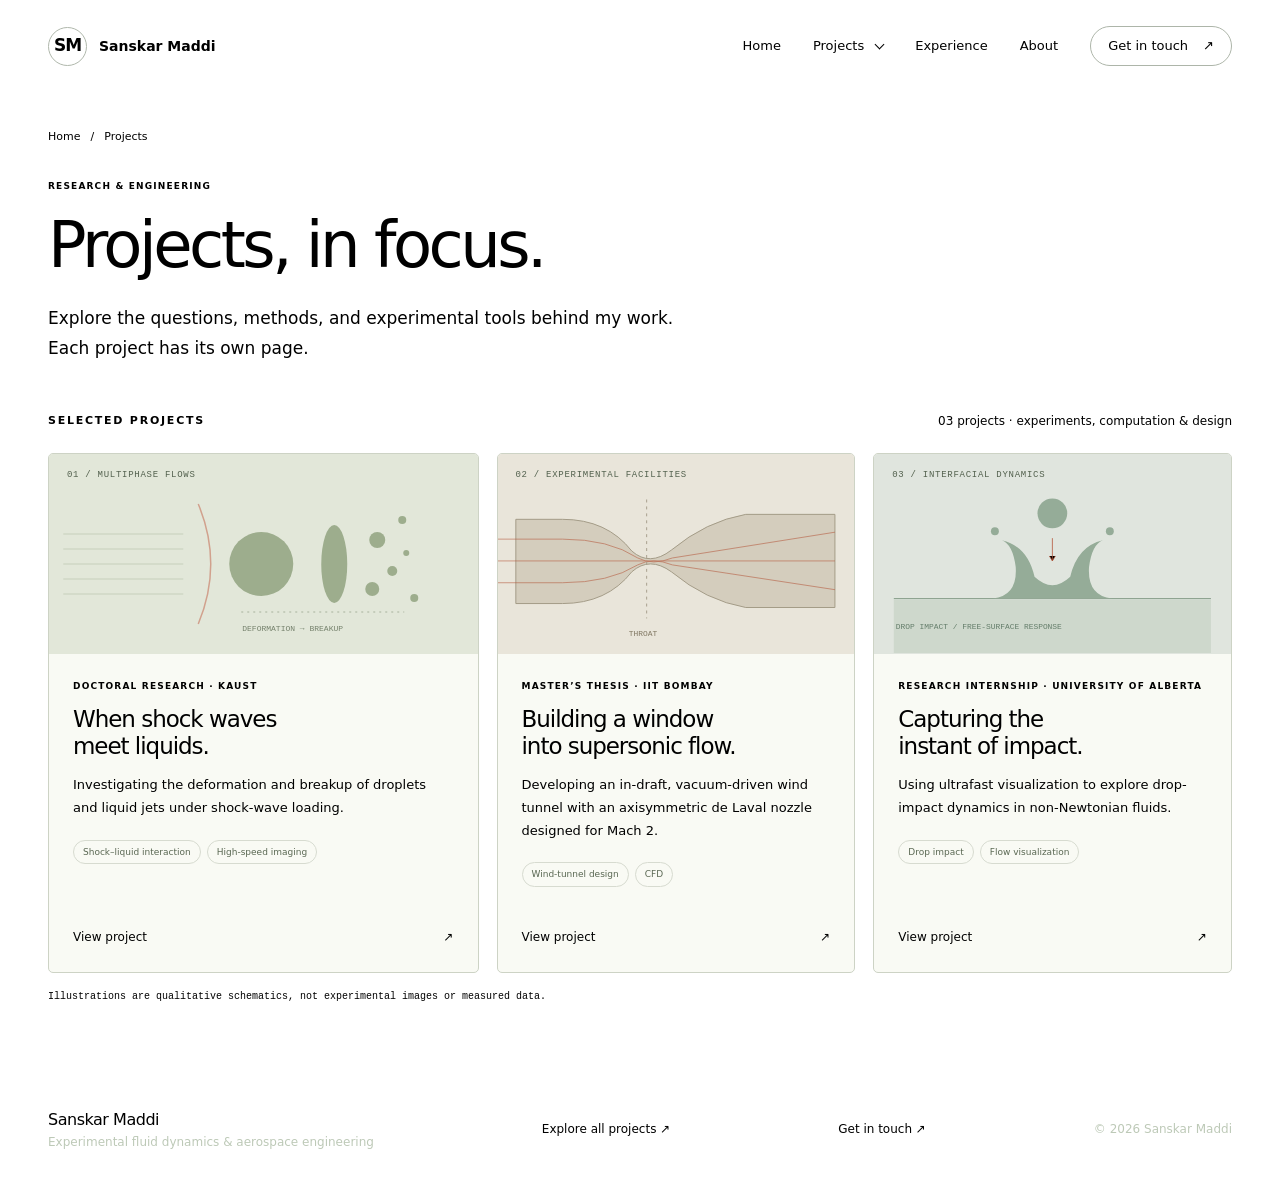
==== projects.html @ f4b4bf82 "Publish personal research portfolio with GitHub Pages deployment" ====
<!DOCTYPE html>
<html lang="en">
<head>
  <meta charset="UTF-8"><meta name="viewport" content="width=device-width, initial-scale=1">
  <title>Projects — Sanskar Maddi</title>
  <meta name="description" content="Explore Sanskar Maddi’s research projects in shock–liquid interactions, supersonic facilities, and droplet-impact dynamics.">
  <meta name="theme-color" content="#f5f3ed">
  <meta name="author" content="Sanskar Maddi">
  <meta property="og:type" content="website">
  <meta property="og:site_name" content="Sanskar Maddi">
  <meta property="og:title" content="Projects — Sanskar Maddi">
  <meta property="og:description" content="Explore Sanskar Maddi’s research projects in shock–liquid interactions, supersonic facilities, and droplet-impact dynamics.">
  <link rel="icon" type="image/svg+xml" href="assets/favicon.svg">
  
<link rel="stylesheet" href="assets/styles.css">
</head>
<body id="top"><a class="skip" href="#main">Skip to content</a>
<header>
<div class="wrap header-inner"><a class="brand" href="index.html" aria-label="Sanskar Maddi, home"><span class="monogram">SM</span>Sanskar Maddi</a><button type="button" class="menu" aria-expanded="false" aria-controls="navigation">Menu +</button>
<nav class="nav" id="navigation" aria-label="Main navigation"><a href="index.html">Home</a>
<details class="project-menu">
<summary class="current">Projects</summary>
<div class="project-dropdown"><a href="projects.html" aria-current="page">All projects</a><a href="projects/shock-liquid-interactions.html">Shock–liquid interactions</a><a href="projects/supersonic-wind-tunnel.html">Supersonic wind tunnel</a><a href="projects/droplet-impact.html">Droplet impact dynamics</a>
</div>
</details><a href="index.html#experience">Experience</a><a href="index.html#about">About</a><a href="index.html#contact" class="contact-link">Get in touch <span aria-hidden="true">↗</span></a>
</nav>
</div>
</header>
<main id="main">
<div class="wrap">
<section class="page-heading">
<nav class="breadcrumbs" aria-label="Breadcrumb"><a href="index.html">Home</a><span aria-hidden="true">/</span><span aria-current="page">Projects</span>
</nav><span class="card-kicker">Research &amp; engineering</span>
<h1>Projects, in focus.</h1>
<p class="lead">Explore the questions, methods, and experimental tools behind my work. Each project has its own page.</p>
</section>
<section class="projects-index" aria-label="All projects">
<div class="index-header"><span class="eyebrow">Selected projects</span>
<p>03 projects · experiments, computation &amp; design</p>
</div>
<div class="research-grid">
<article class="research-card"><a class="visual-link" href="projects/shock-liquid-interactions.html" aria-label="Explore Shock–liquid interactions">
<div class="research-visual"><span class="visual-label">01 / MULTIPHASE FLOWS</span>
<svg viewBox="0 0 400 200" aria-hidden="true"><g stroke="#8d9e80" stroke-width=".7" opacity=".45"><path d="M0 80H120M0 95H120M0 110H120M0 125H120M0 140H120"/><path d="M135 50Q160 110 135 170" fill="none" stroke="#bd4d32" stroke-width="1.5"/></g><circle cx="198" cy="110" r="32" fill="#9dad8d"/><ellipse cx="271" cy="110" rx="13" ry="39" fill="#9dad8d"/><g fill="#9dad8d"><circle cx="314" cy="86" r="8"/><circle cx="329" cy="117" r="5"/><circle cx="309" cy="135" r="7"/><circle cx="343" cy="99" r="3"/><circle cx="351" cy="144" r="4"/><circle cx="339" cy="66" r="4"/></g><path d="M178 158H341" stroke="#a7b29c" stroke-dasharray="2 4"/><text x="179" y="177" fill="#75816c" font-family="monospace" font-size="8">DEFORMATION → BREAKUP</text>
</svg>
</div></a>
<div class="card-body"><span class="card-kicker">Doctoral research · KAUST</span>
<h3><a href="projects/shock-liquid-interactions.html">When shock waves<br>meet liquids.</a>
</h3>
<p>Investigating the deformation and breakup of droplets and liquid jets under shock-wave loading.</p>
<div class="tags"><span class="tag">Shock–liquid interaction</span><span class="tag">High-speed imaging</span>
</div><a class="project-link" href="projects/shock-liquid-interactions.html">View project <span aria-hidden="true">↗</span></a>
</div>
</article>
<article class="research-card"><a class="visual-link" href="projects/supersonic-wind-tunnel.html" aria-label="Explore Supersonic wind tunnel">
<div class="research-visual"><span class="visual-label">02 / EXPERIMENTAL FACILITIES</span>
<svg viewBox="0 0 360 200" aria-hidden="true"><path d="M18 65H65Q110 65 135 97Q153 113 175 96Q210 67 250 60H340V154H250Q210 147 175 118Q153 102 135 118Q110 150 65 150H18Z" fill="#d4cdbd" stroke="#a39b87" stroke-width="1"/><g fill="none" stroke="#b5573b" stroke-width=".8" opacity=".7"><path d="M0 85H65Q112 85 141 104Q156 112 176 104L340 78"/><path d="M0 107H340"/><path d="M0 129H65Q112 129 141 111Q156 103 176 111L340 136"/></g><path d="M150 45V165" stroke="#a8a08d" stroke-dasharray="3 4"/><text x="132" y="183" fill="#807762" font-family="monospace" font-size="8">THROAT</text>
</svg>
</div></a>
<div class="card-body"><span class="card-kicker">Master’s thesis · IIT Bombay</span>
<h3><a href="projects/supersonic-wind-tunnel.html">Building a window<br>into supersonic flow.</a>
</h3>
<p>Developing an in-draft, vacuum-driven wind tunnel with an axisymmetric de Laval nozzle designed for Mach 2.</p>
<div class="tags"><span class="tag">Wind-tunnel design</span><span class="tag">CFD</span>
</div><a class="project-link" href="projects/supersonic-wind-tunnel.html">View project <span aria-hidden="true">↗</span></a>
</div>
</article>
<article class="research-card"><a class="visual-link" href="projects/droplet-impact.html" aria-label="Explore Droplet impact dynamics">
<div class="research-visual"><span class="visual-label">03 / INTERFACIAL DYNAMICS</span>
<svg viewBox="0 0 360 200" aria-hidden="true"><path d="M20 145H340" stroke="#869d89"/><path d="M20 146H340V200H20Z" fill="#bdcbbb" opacity=".5"/><path d="M120 145Q145 142 143 113Q140 90 129 86Q155 92 162 123Q180 140 198 123Q205 92 231 86Q220 90 217 113Q215 142 240 145" fill="#95ac98"/><circle cx="180" cy="59" r="15" fill="#95ac98"/><circle cx="122" cy="77" r="4" fill="#95ac98"/><circle cx="238" cy="77" r="4" fill="#95ac98"/><path d="M180 84V107M177 102L180 107L183 102" stroke="#b5573b" stroke-width=".8"/><text x="22" y="176" fill="#647d6a" font-family="monospace" font-size="8">DROP IMPACT / FREE-SURFACE RESPONSE</text>
</svg>
</div></a>
<div class="card-body"><span class="card-kicker">Research internship · University of Alberta</span>
<h3><a href="projects/droplet-impact.html">Capturing the<br>instant of impact.</a>
</h3>
<p>Using ultrafast visualization to explore drop-impact dynamics in non-Newtonian fluids.</p>
<div class="tags"><span class="tag">Drop impact</span><span class="tag">Flow visualization</span>
</div><a class="project-link" href="projects/droplet-impact.html">View project <span aria-hidden="true">↗</span></a>
</div>
</article>
</div>
<p class="research-note">Illustrations are qualitative schematics, not experimental images or measured data.</p>
</section>
</div>
</main>
<footer class="site-footer">
<div class="wrap">
<div><span class="footer-brand">Sanskar Maddi</span>
<p>Experimental fluid dynamics &amp; aerospace engineering</p>
</div><a href="projects.html">Explore all projects ↗</a><a href="index.html#contact">Get in touch ↗</a>
<p>© <span id="year">2026</span> Sanskar Maddi</p>
</div>
</footer>
<script src="assets/app.js" defer>
</script>
</body>
</html>
---- assets/styles.css ----
450;500;550;600;650;700&family=Manrope:wght@400;500;600;650;700;750;800&display=swap');
    :root{--paper:#f5f3ed;--ink:#27352f;--muted:#69716b;--line:#d7dad0;--accent:#bd4d32;--sage:#e9ece2;--dark:#263930;--white:#fffef9;--max:1320px}
*{box-sizing:border-box}
html{scroll-behavior:smooth;scroll-padding-top:92px}
body{margin:0;background:var(--paper);color:var(--ink);font-family:'Segoe UI', system-ui, -apple-system, BlinkMacSystemFont, sans-serif;font-size:16px;line-height:1.6}
::selection{background:#d5ddc8}
a{color:inherit;text-decoration:none}
button{font:inherit;color:inherit}
a,button{-webkit-tap-highlight-color:transparent}
button,a:focus-visible,summary:focus-visible{outline-offset:6px}
a:focus-visible,button:focus-visible,summary:focus-visible{outline:2px solid var(--accent)}
button{cursor:pointer}
svg{display:block}
h1,h2,h3,p{margin:0}
h1,h2,h3{font-family:'Segoe UI', system-ui, -apple-system, BlinkMacSystemFont, sans-serif;line-height:1.15;font-weight:500}
p{color:var(--muted)}
.wrap{max-width:var(--max);margin:auto;padding:0 48px}
.eyebrow{font-size:11px;font-weight:650;letter-spacing:.16em;text-transform:uppercase;line-height:1.5}
.arrow{display:inline-block;font-size:21px;line-height:1}
.skip{position:fixed;left:20px;top:-80px;background:var(--white);padding:12px;z-index:100}
.skip:focus{top:12px}
header{height:92px;border-bottom:1px solid var(--line);position:relative;z-index:20}
.header-inner{display:flex;justify-content:space-between;align-items:center;height:100%}
.brand{display:flex;align-items:center;gap:12px;font-weight:600;font-size:14px}
.monogram{font-family:'Segoe UI', system-ui, -apple-system, BlinkMacSystemFont, sans-serif;font-weight:800;font-size:17px;letter-spacing:-1px;border:1px solid #afb7ab;width:39px;height:39px;display:grid;place-items:center;border-radius:50%}
.nav{display:flex;align-items:center;gap:32px;font-size:13px}
.nav a{transition:color .2s}
.nav a:hover{color:var(--accent)}
.nav .contact-link{border:1px solid #adb5a9;padding:9px 17px;border-radius:100px;display:flex;gap:15px;align-items:center}
.menu{display:none;background:none;border:1px solid var(--line);border-radius:20px;padding:6px 14px}
.hero{padding-top:46px}
.hero-top{display:flex;align-items:center;justify-content:space-between;margin-bottom:38px}
.status{display:flex;align-items:center;gap:9px;color:var(--muted);font-size:12px}
.dot{width:6px;height:6px;border-radius:50%;background:var(--accent);display:inline-block}
.hero-grid{display:grid;grid-template-columns:1fr 1fr;gap:40px;align-items:center}
.hero h1{font-size:clamp(70px,7.6vw,106px);font-weight:500;letter-spacing:-.075em;line-height:.99;margin:0 0 24px -5px}
.hero h1 span{color:var(--accent)}
.hero-subtitle{font-size:19px;color:var(--ink);line-height:1.5;max-width:420px;letter-spacing:-.02em;margin-bottom:15px}
.hero-copy{font-size:14px;max-width:390px;line-height:1.8}
.hero-actions{display:flex;gap:24px;align-items:center;margin-top:28px}
.button{display:inline-flex;align-items:center;justify-content:center;gap:27px;background:var(--ink);color:var(--paper);padding:13px 22px;border:1px solid var(--ink);font-size:13px;border-radius:4px;transition:background .2s,transform .2s}
.button:hover{background:#435447;transform:translateY(-2px)}
.text-link{display:inline-flex;align-items:center;gap:13px;font-size:13px;border-bottom:1px solid #9ea896;padding:9px 0}
.text-link:hover{color:var(--accent)}
.flow-art{background:#273c33;min-height:418px;border-radius:5px;position:relative;overflow:hidden;color:#e4e6d8;isolation:isolate}
.flow-art:before{content:'';position:absolute;inset:0;background:radial-gradient(ellipse at 63% 52%,#72826b50,transparent 60%);z-index:-1}
.art-top{position:absolute;left:22px;right:22px;top:20px;display:flex;justify-content:space-between;font:9px monospace;letter-spacing:.07em;color:#c2cbbe}
.art-top i{width:5px;height:5px;background:#bbd2a5;border-radius:50%;display:inline-block;margin-right:6px}
.flow-art svg{position:absolute;inset:0;width:100%;height:100%}
.art-bottom{position:absolute;bottom:17px;left:22px;right:22px;display:flex;justify-content:space-between;font:9px monospace;letter-spacing:.04em;color:#c1cdbd}
.flow-line{animation:drift 9s linear infinite}
.flow-line:nth-child(2n){animation-delay:-4s}
@keyframes drift{to{stroke-dashoffset:-180}}
.hero-foot{margin-top:46px;padding:20px 0 24px;border-top:1px solid var(--line);display:grid;grid-template-columns:1.1fr 1.2fr 1fr;gap:28px}
.hero-foot>div{display:flex;flex-direction:column;gap:5px}
.hero-foot small{font-size:9px;text-transform:uppercase;letter-spacing:.14em;color:var(--muted)}
.hero-foot span{font-size:13px}
.hero-foot>div:last-child{text-align:right}
.section{padding:88px 0;border-top:1px solid var(--line)}
.section-top{display:grid;grid-template-columns:1fr 2fr;gap:40px;margin-bottom:40px}
.section-label{display:flex;align-items:start;gap:14px;color:var(--muted);padding-top:6px}
.section-label .n{font:11px monospace;color:var(--accent)}
.section h2{font-size:clamp(30px,3.3vw,46px);letter-spacing:-.045em;font-weight:500}
.section-intro{margin-top:20px;font-size:15px;max-width:580px}
.research{background:var(--sage)}
.research-grid{display:grid;grid-template-columns:1.2fr 1fr 1fr;gap:18px}
.research-card{border:1px solid #cdd3c5;border-radius:5px;overflow:hidden;background:#f9faf4;display:flex;flex-direction:column}
.research-visual{height:200px;background:#e2e7d9;position:relative;overflow:hidden}
.research-visual svg{width:100%;height:100%}
.research-visual .visual-label{position:absolute;top:16px;left:18px;font:9px monospace;letter-spacing:.08em;color:#53614e}
.research-card:nth-child(2) .research-visual{background:#e9e5da}
.research-card:nth-child(3) .research-visual{background:#e0e5de}
.card-body{padding:25px 24px;flex:1;display:flex;flex-direction:column;align-items:flex-start}
.card-kicker{font-size:9px;color:var(--accent);letter-spacing:.13em;font-weight:650;text-transform:uppercase;margin-bottom:13px}
.card-body h3{font-size:23px;letter-spacing:-.045em;margin-bottom:15px;max-width:270px}
.card-body>p{font-size:13px;line-height:1.75}
.tags{display:flex;gap:6px;flex-wrap:wrap;margin-top:20px}
.tag{font-size:9px;border:1px solid #d7dbd0;border-radius:30px;padding:4px 9px;color:#596752}
.research-note{font:10px monospace;color:var(--muted);margin-top:18px}
.experience-grid{display:grid;grid-template-columns:1fr 2fr;gap:40px}
.side-note{max-width:235px;font-size:14px;line-height:1.8}
.experience-row{display:grid;grid-template-columns:90px 1fr;gap:24px;padding:27px 0;border-top:1px solid var(--line)}
.experience-row:first-child{padding-top:0;border-top:0}
.experience-period{font:10px monospace;color:var(--accent);padding-top:5px}
.experience-row h3{font-size:20px;letter-spacing:-.025em;margin-bottom:5px}
.experience-role{font-size:12px;color:var(--ink);margin-bottom:12px}
.experience-row p:last-child{font-size:13px;line-height:1.8;max-width:560px}
.about-grid{display:grid;grid-template-columns:1fr 2fr;gap:40px}
.about-copy{font-size:20px;letter-spacing:-.025em;line-height:1.65;color:var(--ink);max-width:690px}
.about-copy em{font-style:normal;color:var(--accent)}
.education{margin-top:35px;padding:22px 24px;border:1px solid var(--line);border-radius:4px;display:flex;justify-content:space-between;align-items:center;gap:18px}
.education strong{font-size:15px;font-weight:550}
.education p{font-size:12px;margin-top:4px}
.education>span{font:11px monospace;color:var(--accent);white-space:nowrap}
.toolkit{display:grid;grid-template-columns:repeat(3,1fr);gap:25px;margin-top:40px}
.toolkit h3{font-size:11px;font-family:'Segoe UI', system-ui, -apple-system, BlinkMacSystemFont, sans-serif;font-weight:600;letter-spacing:.06em;text-transform:uppercase;margin-bottom:15px}
.toolkit p{font-size:12px;line-height:2}
.contact{background:var(--dark);color:var(--paper);padding:62px 0 34px;border-top:0}
.contact .section-label{color:#bac4b5}
.contact .n{color:#dc9474}
.contact-grid{display:grid;grid-template-columns:1fr 2fr;gap:40px}
.contact h2{font-size:clamp(35px,4.5vw,60px);letter-spacing:-.055em;font-weight:400;max-width:650px}
.contact p{color:#b9c5b5;font-size:14px;margin-top:22px;max-width:460px}
.email{font-size:clamp(18px,2.3vw,28px);letter-spacing:-.035em;display:flex;align-items:center;gap:28px;margin-top:30px;max-width:max-content;border-bottom:1px solid #667961;padding-bottom:10px}
.email:hover{color:#dfab88}
.contact-actions{display:flex;gap:24px;align-items:center;flex-wrap:wrap}
.copy{border:0;background:none;color:#bfccb9;display:flex;gap:8px;align-items:center;font-size:11px;padding:9px 0;margin-top:24px}
.copy:hover{color:white}
.copy-status{font-size:11px;min-height:20px;color:#d8b49a}
.footer{display:flex;justify-content:space-between;border-top:1px solid #52634d;margin-top:60px;padding-top:20px;color:#b6c1b1;font-size:10px}
.footer a:hover{color:var(--white)}
@media(min-width:1450px){.hero h1{font-size:112px}
.flow-art{min-height:444px}}
@media(max-width:1000px){.wrap{padding:0 30px}
.hero h1{font-size:80px}
.hero-grid{gap:25px}
.flow-art{min-height:420px}
.research-grid{gap:12px}
.card-body{padding:21px 18px}
.card-body h3{font-size:20px}
.section-top,.experience-grid,.about-grid,.contact-grid{grid-template-columns:.7fr 2fr;gap:30px}
.nav{gap:22px}
.research-visual{height:170px}}
@media(max-width:760px){.wrap{padding:0 22px}
header{height:76px}
.brand{font-size:13px}
.menu{display:block;font-size:12px}
.nav{display:none;position:absolute;top:75px;left:0;right:0;padding:22px;background:var(--paper);border-bottom:1px solid var(--line);box-shadow:0 10px 15px #27352f0b;align-items:stretch;gap:0}
.nav.open{display:flex;flex-direction:column}
.nav a{padding:12px 0}
.nav .contact-link{justify-content:space-between;margin-top:10px;padding:10px 14px}
.hero{padding-top:30px}
.hero-top{margin-bottom:30px}
.hero-top>.eyebrow{font-size:9px;max-width:150px}
.status{font-size:10px}
.hero-grid{grid-template-columns:1fr;gap:32px}
.hero h1{font-size:88px;line-height:1;letter-spacing:-.075em;margin-bottom:23px}
.hero h1 br{display:none}
.hero h1 span{display:block}
.hero-subtitle{font-size:19px}
.hero-copy{max-width:510px}
.hero-actions{margin-top:23px}
.flow-art{min-height:340px}
.hero-foot{margin-top:28px;grid-template-columns:1fr 1fr;gap:21px}
.hero-foot>div:last-child{text-align:left;grid-column:1/-1}
.hero-foot span{font-size:12px}
.section{padding:55px 0}
.section-top,.experience-grid,.about-grid,.contact-grid{grid-template-columns:1fr;gap:24px}
.section-top{margin-bottom:28px}
.section-label{padding-top:0}
.section h2{font-size:35px}
.section-intro{font-size:14px;margin-top:17px}
.research-grid{grid-template-columns:1fr;gap:20px}
.research-visual{height:200px}
.card-body{padding:25px}
.card-body h3{font-size:25px;max-width:none}
.card-body>p{font-size:14px}
.side-note{max-width:100%;margin-bottom:6px}
.experience-row{grid-template-columns:70px 1fr;gap:16px;padding:25px 0}
.experience-row h3{font-size:20px}
.experience-period{font-size:9px}
.experience-row p:last-child{font-size:13px}
.about-copy{font-size:19px}
.education{padding:20px;align-items:start}
.education strong{font-size:14px}
.education p{font-size:11px}
.toolkit{grid-template-columns:1fr 1fr;gap:25px}
.contact{padding:46px 0 25px}
.contact h2{font-size:43px}
.contact p{margin-top:16px}
.contact .section-label{margin-bottom:4px}
.email{font-size:23px;gap:20px}
.footer{margin-top:38px;gap:20px}
.art-top,.art-bottom{font-size:8px}
.hero-foot small{font-size:9px}}
@media(prefers-reduced-motion:reduce){html{scroll-behavior:auto}
.flow-line{animation:none}
.button{transition:none}}
@media print{header,.hero-actions,.flow-art,.research-visual,.copy,.footer a{display:none}
.wrap{padding:0 16px}
.section,.contact{padding:25px 0;background:white;color:#222}
.hero h1{font-size:60px}
.hero-grid{display:block}
.research-grid{display:block}
.research-card{break-inside:avoid;margin:15px 0}
.contact p,.contact .section-label,.contact .email{color:#222}
.section-top,.about-grid,.experience-grid,.contact-grid{grid-template-columns:1fr}
.toolkit{margin-top:20px}
body{background:white}}
@media(max-width:760px){.hero h1{font-size:clamp(64px,12vw,88px)}
.hero-actions{flex-wrap:wrap;gap:12px 24px}
.email{font-size:clamp(16px,4.7vw,23px);gap:16px}
.footer{flex-wrap:wrap;gap:14px 20px}}
header{position:sticky;top:0;background:var(--paper)}
.nav .current,.nav a[aria-current=page]{color:var(--accent)}
.project-menu{position:relative}
.project-menu summary{cursor:pointer;list-style:none;display:flex;align-items:center;gap:8px;padding:12px 0}
.project-menu summary::-webkit-details-marker{display:none}
.project-menu summary:after{content:'';width:6px;height:6px;border-right:1px solid;border-bottom:1px solid;transform:rotate(45deg);margin-left:4px;margin-top:-3px}
.project-menu[open] summary:after{transform:rotate(225deg);margin-top:4px}
.project-dropdown{position:absolute;top:100%;left:-22px;min-width:288px;background:var(--white);border:1px solid var(--line);box-shadow:0 12px 30px #27352f13;border-radius:6px;padding:10px;display:grid;gap:2px}
.project-dropdown a{display:block;font-size:12px;line-height:1.5;padding:10px 12px;border-radius:3px}
.project-dropdown a:hover,.project-dropdown a[aria-current=page]{background:var(--sage)}
.project-dropdown a:first-child{border-bottom:1px solid var(--line);border-radius:0;padding-bottom:14px;margin-bottom:4px;font-weight:600}
.project-link{font-size:12px;display:flex;align-items:center;justify-content:space-between;border-top:1px solid var(--line);padding-top:16px;margin-top:auto;width:100%}
.project-link:hover,.card-body h3 a:hover{color:var(--accent)}
.card-body .tags{margin-bottom:25px}
.visual-link{display:block}
.visual-link .research-visual{transition:filter .2s}
.visual-link:hover .research-visual{filter:brightness(.96)}
.breadcrumbs{display:flex;flex-wrap:wrap;gap:10px;font-size:11px;color:var(--muted);margin-bottom:33px}
.breadcrumbs a:hover{color:var(--accent)}
.breadcrumbs span[aria-current]{color:var(--ink)}
.page-heading{padding:36px 0 48px}
.page-heading h1{font-size:clamp(42px,5vw,66px);letter-spacing:-.055em;font-weight:500;max-width:820px}
.page-heading .lead{font-size:17px;line-height:1.8;max-width:670px;margin-top:20px}
.page-heading .card-kicker{display:block;margin-bottom:16px}
.projects-index{padding-bottom:75px}
.index-header{display:flex;justify-content:space-between;align-items:center;margin-bottom:22px}
.index-header p{font-size:12px}
.project-layout{display:grid;grid-template-columns:245px minmax(0,1fr);gap:60px;padding-bottom:70px}
.project-sidebar{align-self:start;position:sticky;top:124px}
.sidebar-label{color:var(--muted);font-size:10px;font-weight:600;letter-spacing:.1em;text-transform:uppercase;margin-bottom:16px}
.sidebar-links{display:grid;gap:6px;border-left:1px solid var(--line);padding-left:14px}
.sidebar-links a{font-size:13px;line-height:1.5;padding:10px 12px;border-radius:4px}
.sidebar-links a:hover{background:var(--sage)}
.sidebar-links a[aria-current=page]{background:#e3e8da;color:var(--ink);font-weight:600}
.sidebar-back{display:inline-block;margin-top:24px;font-size:12px;color:var(--muted)}
.sidebar-back:hover{color:var(--accent)}
.project-banner{border:1px solid var(--line);border-radius:5px;overflow:hidden;margin:0 0 34px;background:var(--sage)}
.project-banner .research-visual{height:300px}
.project-banner svg{width:100%;height:100%}
.project-banner figcaption{font-size:11px;line-height:1.7;padding:13px 18px;color:var(--muted);background:#f9faf4}
.project-meta{display:grid;grid-template-columns:1fr 1fr;gap:22px;padding-bottom:28px;border-bottom:1px solid var(--line)}
.project-meta small{display:block;font-size:9px;text-transform:uppercase;letter-spacing:.12em;color:var(--muted);margin-bottom:5px}
.project-meta p{font-size:12px;color:var(--ink)}
.project-article section{padding:32px 0;border-bottom:1px solid var(--line)}
.project-article h2{font-size:28px;letter-spacing:-.035em;margin-bottom:18px}
.project-article section>p{font-size:15px;line-height:1.9;margin-top:13px;max-width:740px}
.project-question{font-size:22px;line-height:1.55;letter-spacing:-.025em;color:var(--ink);border-left:2px solid var(--accent);padding-left:20px;margin:0}
.approach-grid{display:grid;gap:22px;margin-top:25px}
.approach-item{display:grid;grid-template-columns:30px 1fr;gap:16px}
.approach-item>span{font:11px monospace;color:var(--accent);padding-top:3px}
.approach-item h3{font-size:17px;margin-bottom:6px}
.approach-item p{font-size:13px;line-height:1.8}
.focus-list{padding-left:20px;color:var(--muted);font-size:14px;line-height:1.9}
.focus-list li{margin-bottom:8px}
.project-tools{display:flex;flex-wrap:wrap;gap:8px;margin-top:23px}
.project-tools .tag{font-size:11px;padding:6px 12px}
.project-next{display:flex;justify-content:space-between;align-items:center;gap:20px;margin-top:32px;font-size:13px}
.project-next a:hover{color:var(--accent)}
.site-footer{background:var(--dark);color:var(--paper);padding:30px 0}
.site-footer .wrap{display:flex;justify-content:space-between;align-items:center;gap:22px;flex-wrap:wrap}
.site-footer p{font-size:12px;color:#bdc9b7}
.site-footer a{font-size:12px}
.site-footer a:hover{color:#e4ad8d}
.footer-brand{font-family:'Segoe UI', system-ui, -apple-system, BlinkMacSystemFont, sans-serif;font-size:16px;letter-spacing:-.03em}
.overview-link{margin-top:28px;display:flex;justify-content:center}
@media(max-width:1000px){.project-layout{grid-template-columns:210px minmax(0,1fr);gap:32px}
.nav{gap:23px}
.project-dropdown{left:auto;right:0}}
@media(max-width:760px){.project-menu{width:100%}
.project-menu summary{padding:12px 0}
.project-dropdown{position:static;box-shadow:none;min-width:0;padding:6px;border:0;border-left:1px solid var(--line);border-radius:0;background:transparent}
.nav .project-dropdown a{padding:10px 14px}
.page-heading{padding:25px 0 32px}
.page-heading h1{font-size:42px}
.page-heading .lead{font-size:15px}
.breadcrumbs{font-size:10px;margin-bottom:26px}
.project-layout{grid-template-columns:1fr;gap:28px}
.project-sidebar{position:static}
.sidebar-links{display:flex;gap:6px;flex-wrap:wrap;padding-left:0;border-left:0}
.sidebar-links a{font-size:11px;padding:8px 10px;border:1px solid var(--line)}
.sidebar-label{margin-bottom:10px}
.sidebar-back{display:none}
.project-banner .research-visual{height:230px}
.project-meta{grid-template-columns:1fr;gap:18px}
.project-question{font-size:20px}
.project-article section{padding:27px 0}
.project-article h2{font-size:25px}
.project-article section>p{font-size:14px}
.project-next{align-items:start;font-size:12px}
.projects-index{padding-bottom:45px}
.index-header{align-items:start;gap:16px}
.site-footer{padding:26px 0}
.site-footer .wrap{gap:14px}}
@media print{.project-sidebar,.project-menu,.project-next,.breadcrumbs,.site-footer{display:none}
.project-layout{display:block}
.page-heading{padding:20px 0}
.page-heading h1{font-size:36px}
.project-article section{break-inside:avoid}
.project-banner .research-visual{display:block;height:180px}}

/* Progressive navigation and finishing details. */
@media (max-width:760px) {
  html:not(.js) header { height:auto; position:relative; }
html:not(.js) .header-inner { flex-wrap:wrap; padding-top:18px; }
html:not(.js) .menu { display:none; }
html:not(.js) .nav { position:static; display:flex; width:100%; flex-direction:column; padding:12px 0; box-shadow:none; border:0; }
.js .menu { display:block; }
.nav.open { max-height:calc(100dvh - 76px); overflow-y:auto; }
}
.copy { display:none; }
.js .copy { display:flex; }
.research-card { transition:box-shadow .2s, border-color .2s; }
.research-card:hover { border-color:#adb9a4; box-shadow:0 8px 28px #27352f0a; }
.project-question { margin:0; }
@media (prefers-reduced-motion:reduce) { *, *::before, *::after { transition:none !important; animation:none !important; } }
@media print { .js .copy, .contact-actions { display:none; }
header { position:static; } }
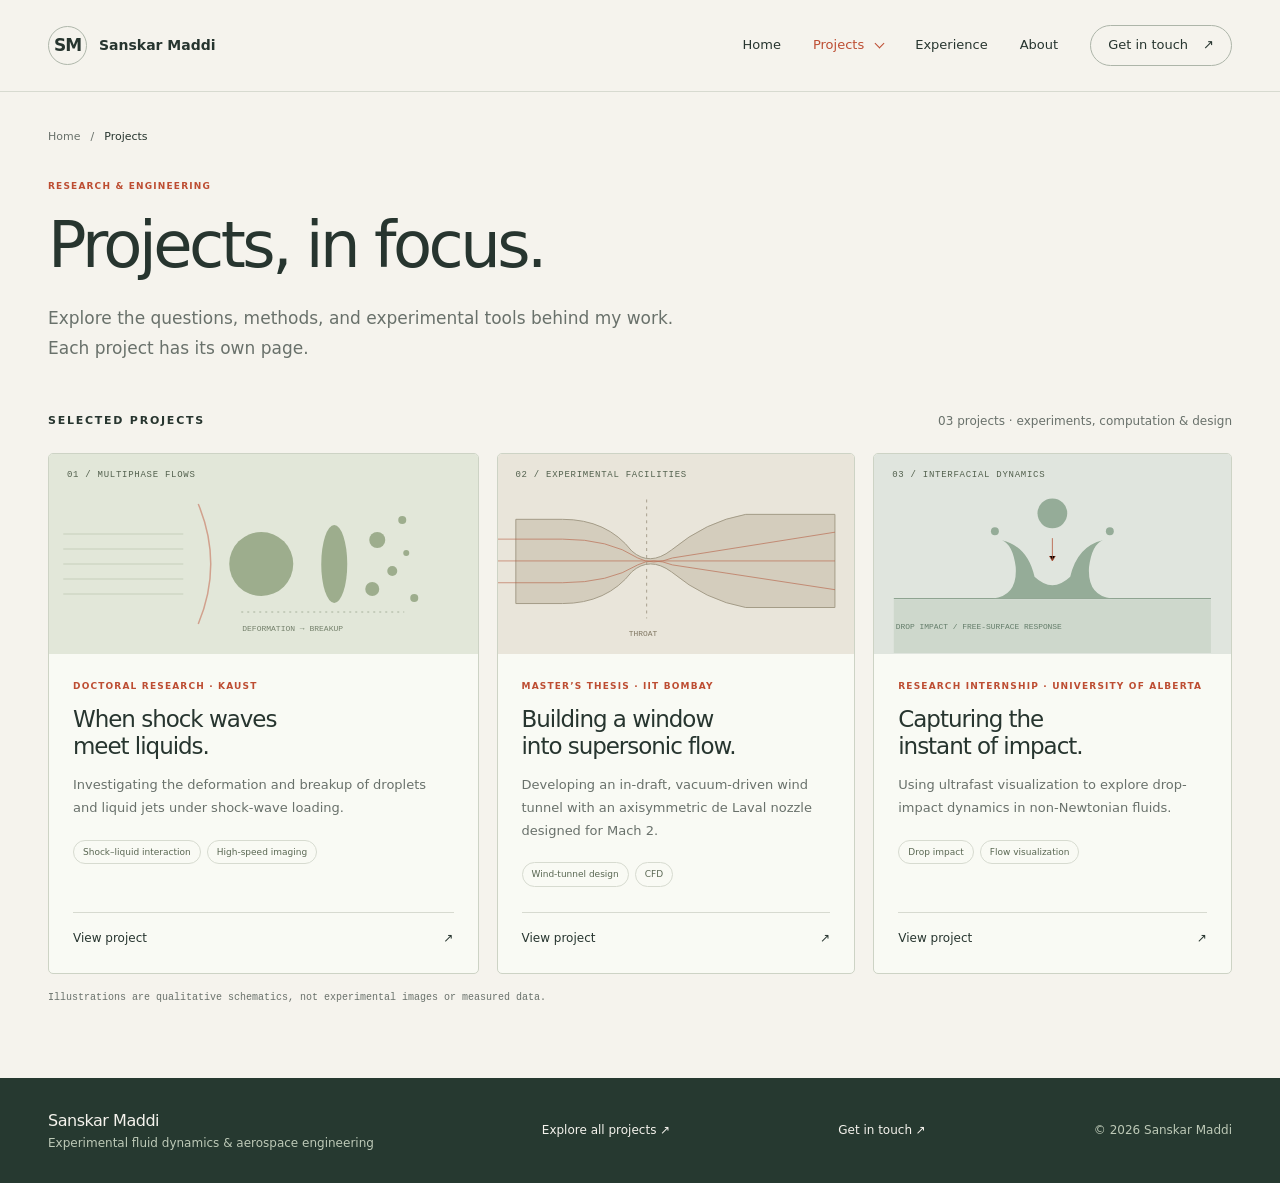
==== commit e14a6e85: "Refresh cached styles after theme correction" ====
--- a/projects.html
+++ b/projects.html
@@ -12,7 +12,7 @@
   <meta property="og:description" content="Explore Sanskar Maddi’s research projects in shock–liquid interactions, supersonic facilities, and droplet-impact dynamics.">
   <link rel="icon" type="image/svg+xml" href="assets/favicon.svg">
   
-<link rel="stylesheet" href="assets/styles.css">
+<link rel="stylesheet" href="assets/styles.css?v=20261028-theme">
 </head>
 <body id="top"><a class="skip" href="#main">Skip to content</a>
 <header>
--- a/assets/styles.css
+++ b/assets/styles.css
@@ -1,5 +1,4 @@
-450;500;550;600;650;700&family=Manrope:wght@400;500;600;650;700;750;800&display=swap');
-    :root{--paper:#f5f3ed;--ink:#27352f;--muted:#69716b;--line:#d7dad0;--accent:#bd4d32;--sage:#e9ece2;--dark:#263930;--white:#fffef9;--max:1320px}
+:root{--paper:#f5f3ed;--ink:#27352f;--muted:#69716b;--line:#d7dad0;--accent:#bd4d32;--sage:#e9ece2;--dark:#263930;--white:#fffef9;--max:1320px}
 *{box-sizing:border-box}
 html{scroll-behavior:smooth;scroll-padding-top:92px}
 body{margin:0;background:var(--paper);color:var(--ink);font-family:'Segoe UI', system-ui, -apple-system, BlinkMacSystemFont, sans-serif;font-size:16px;line-height:1.6}
